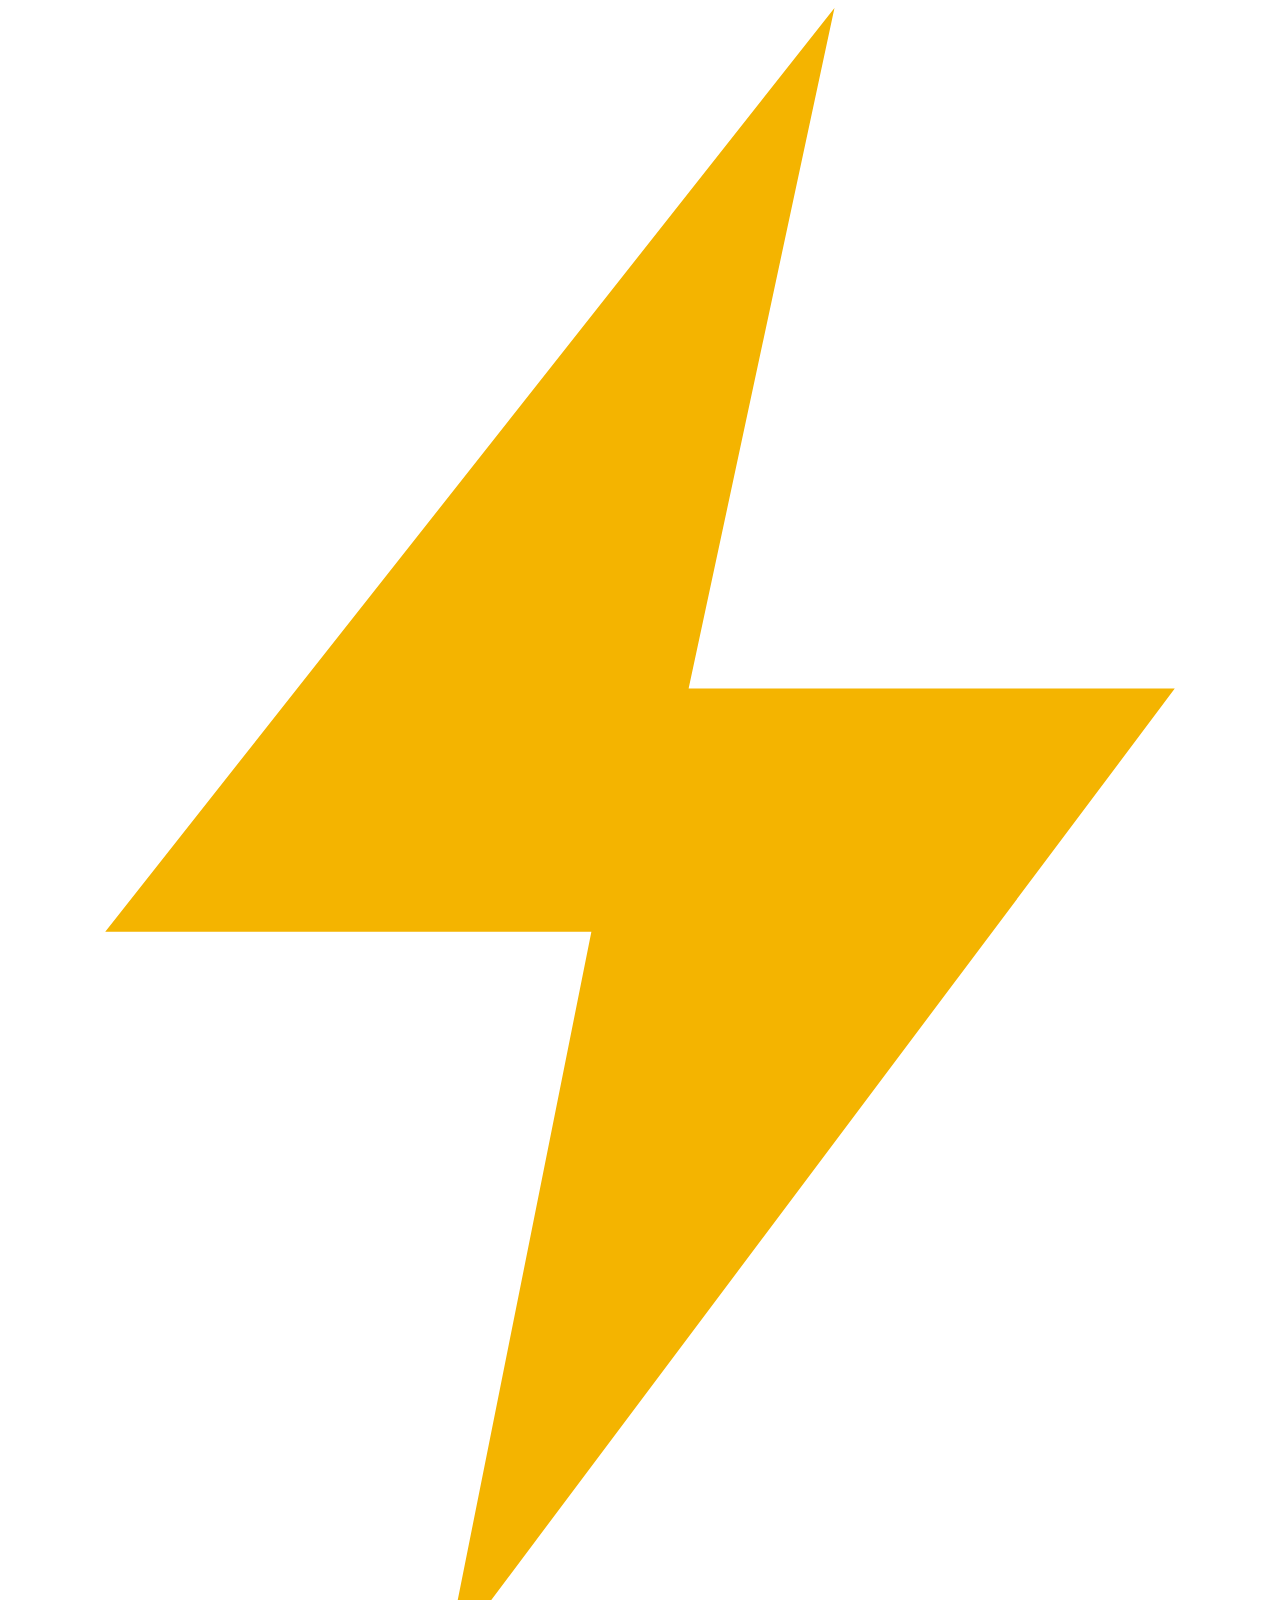
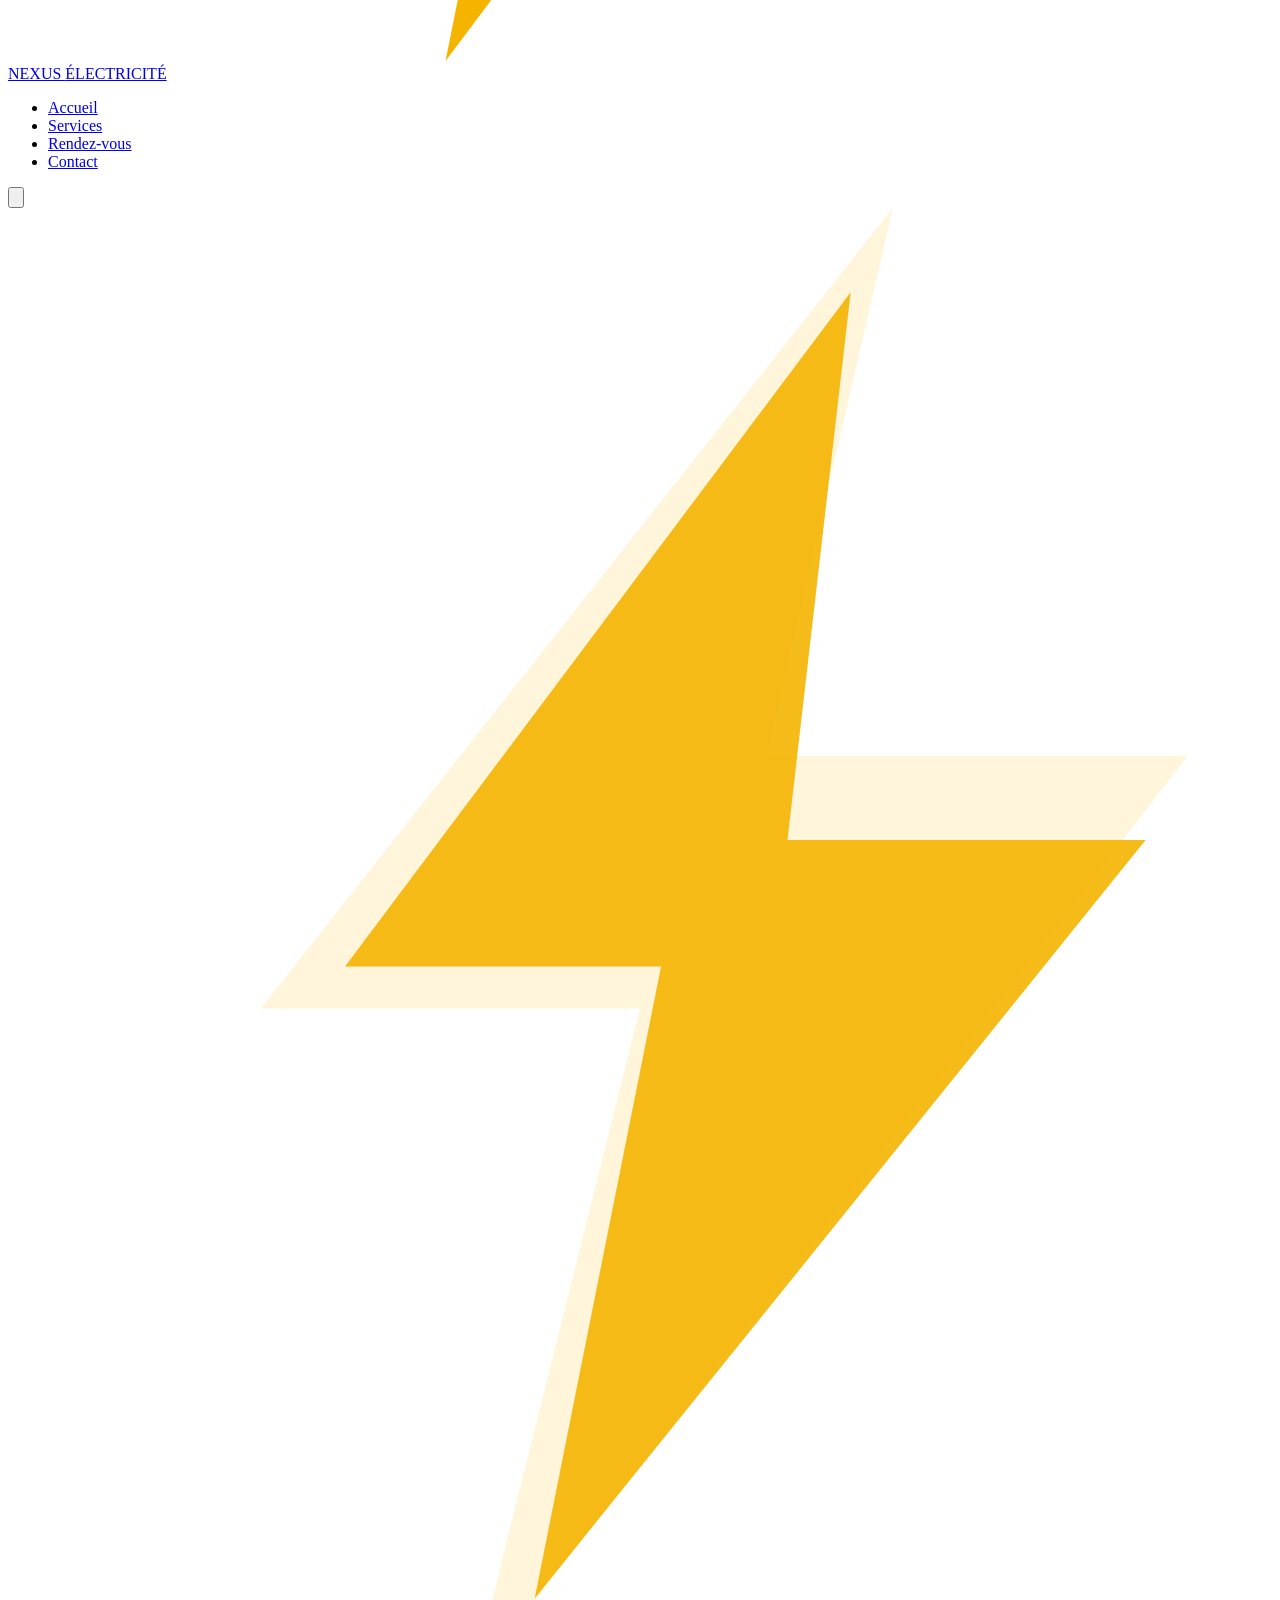
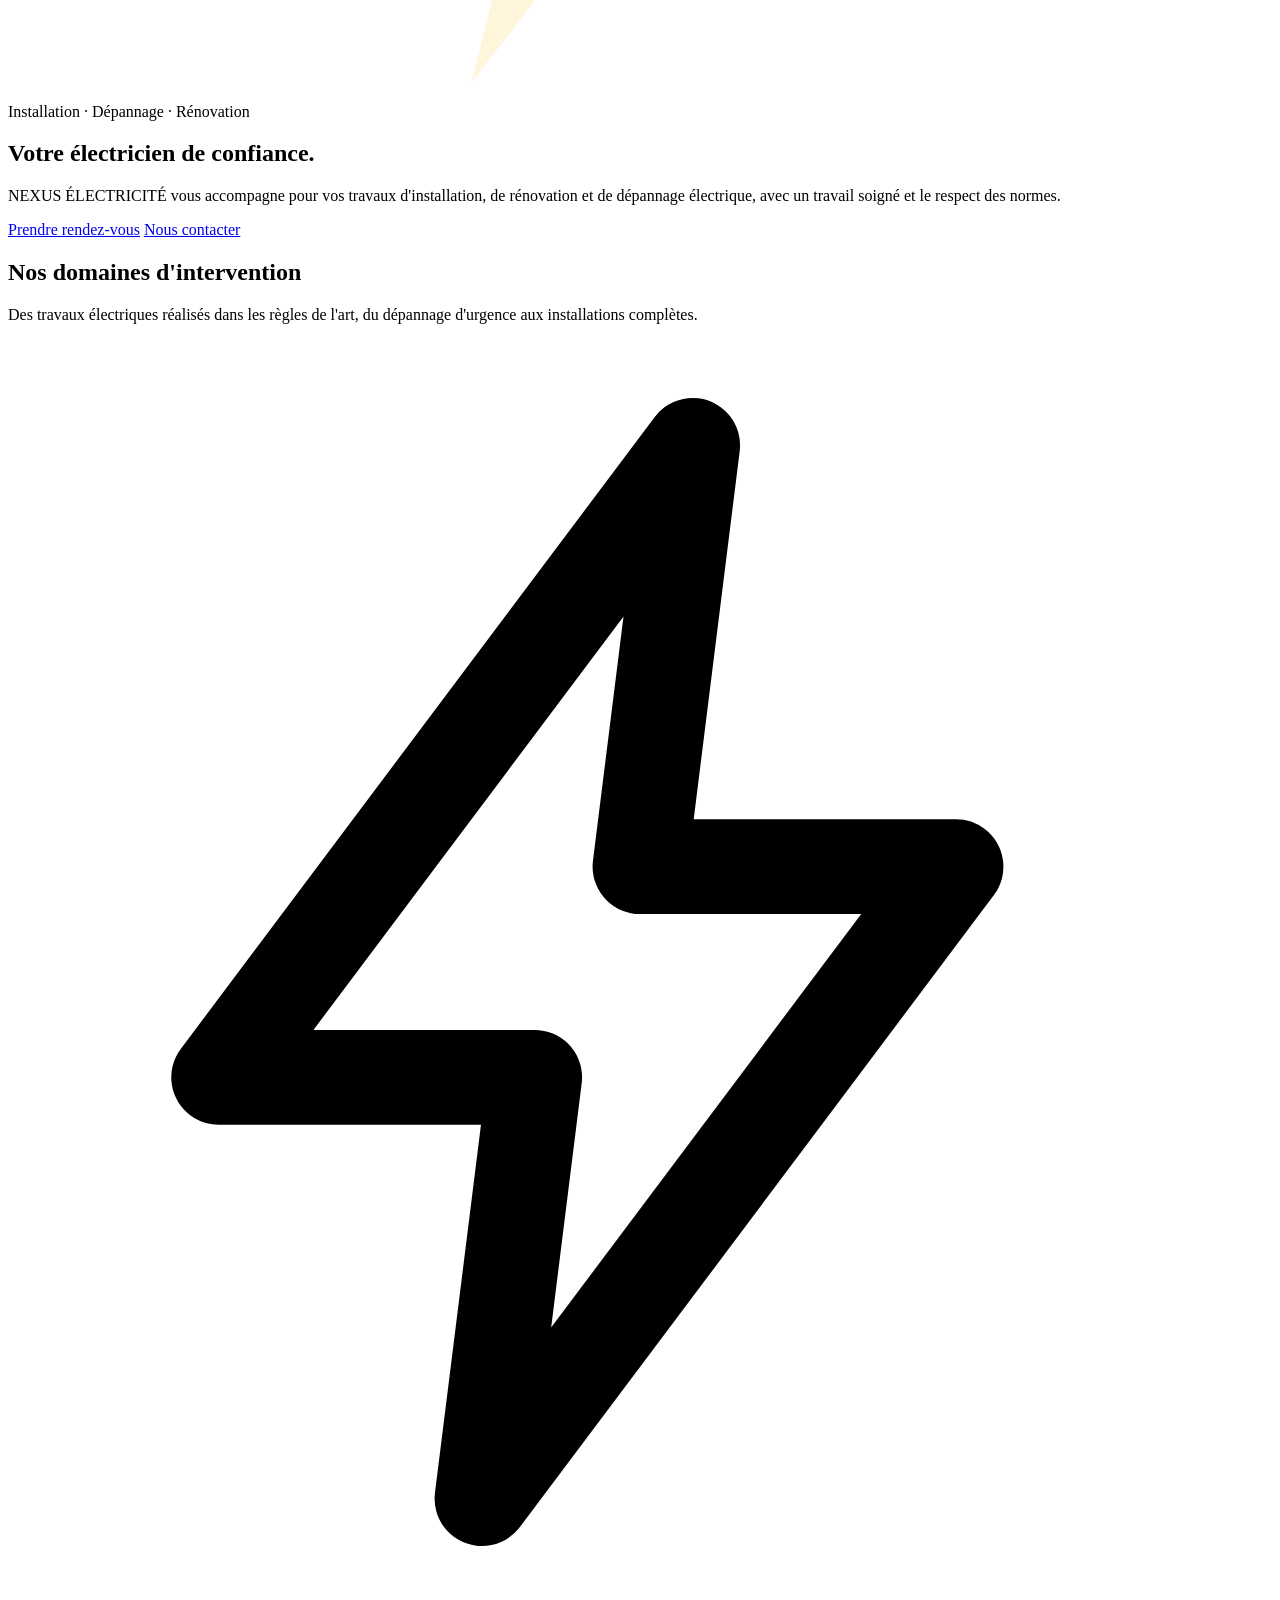
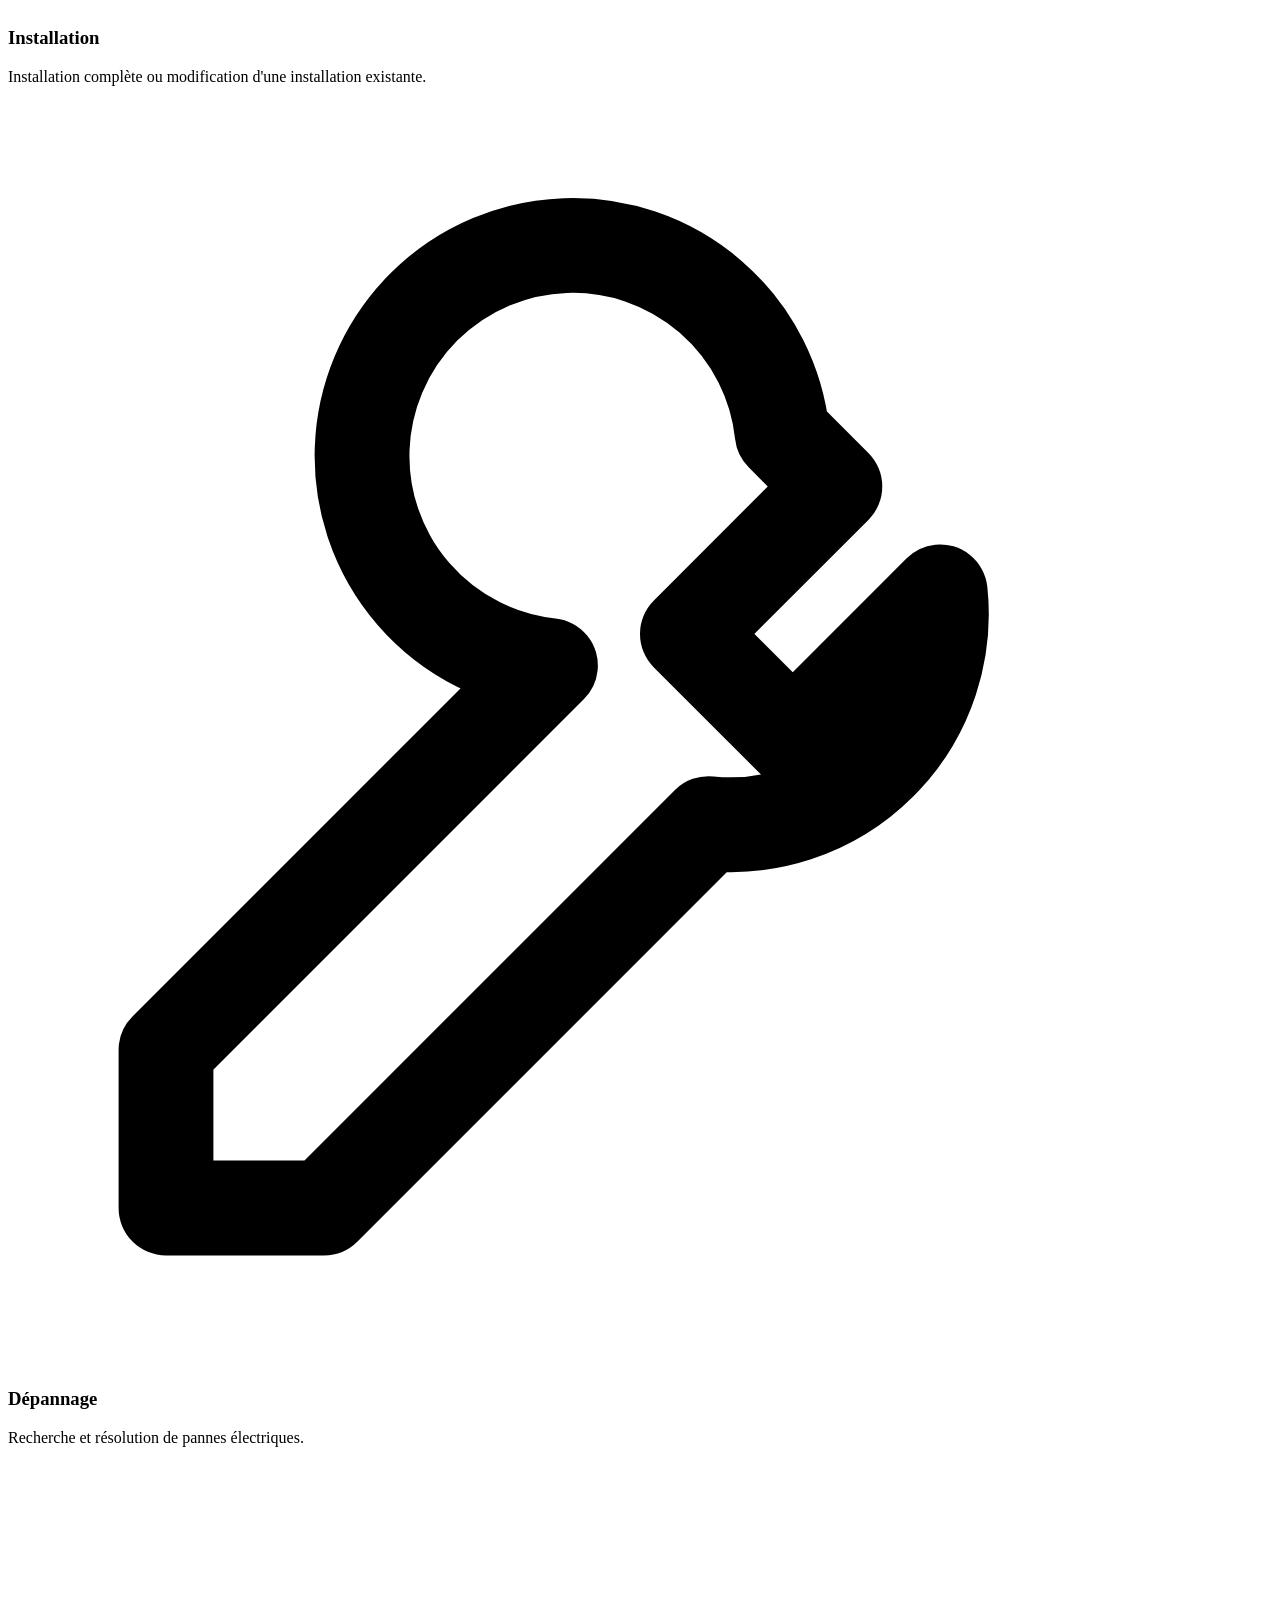
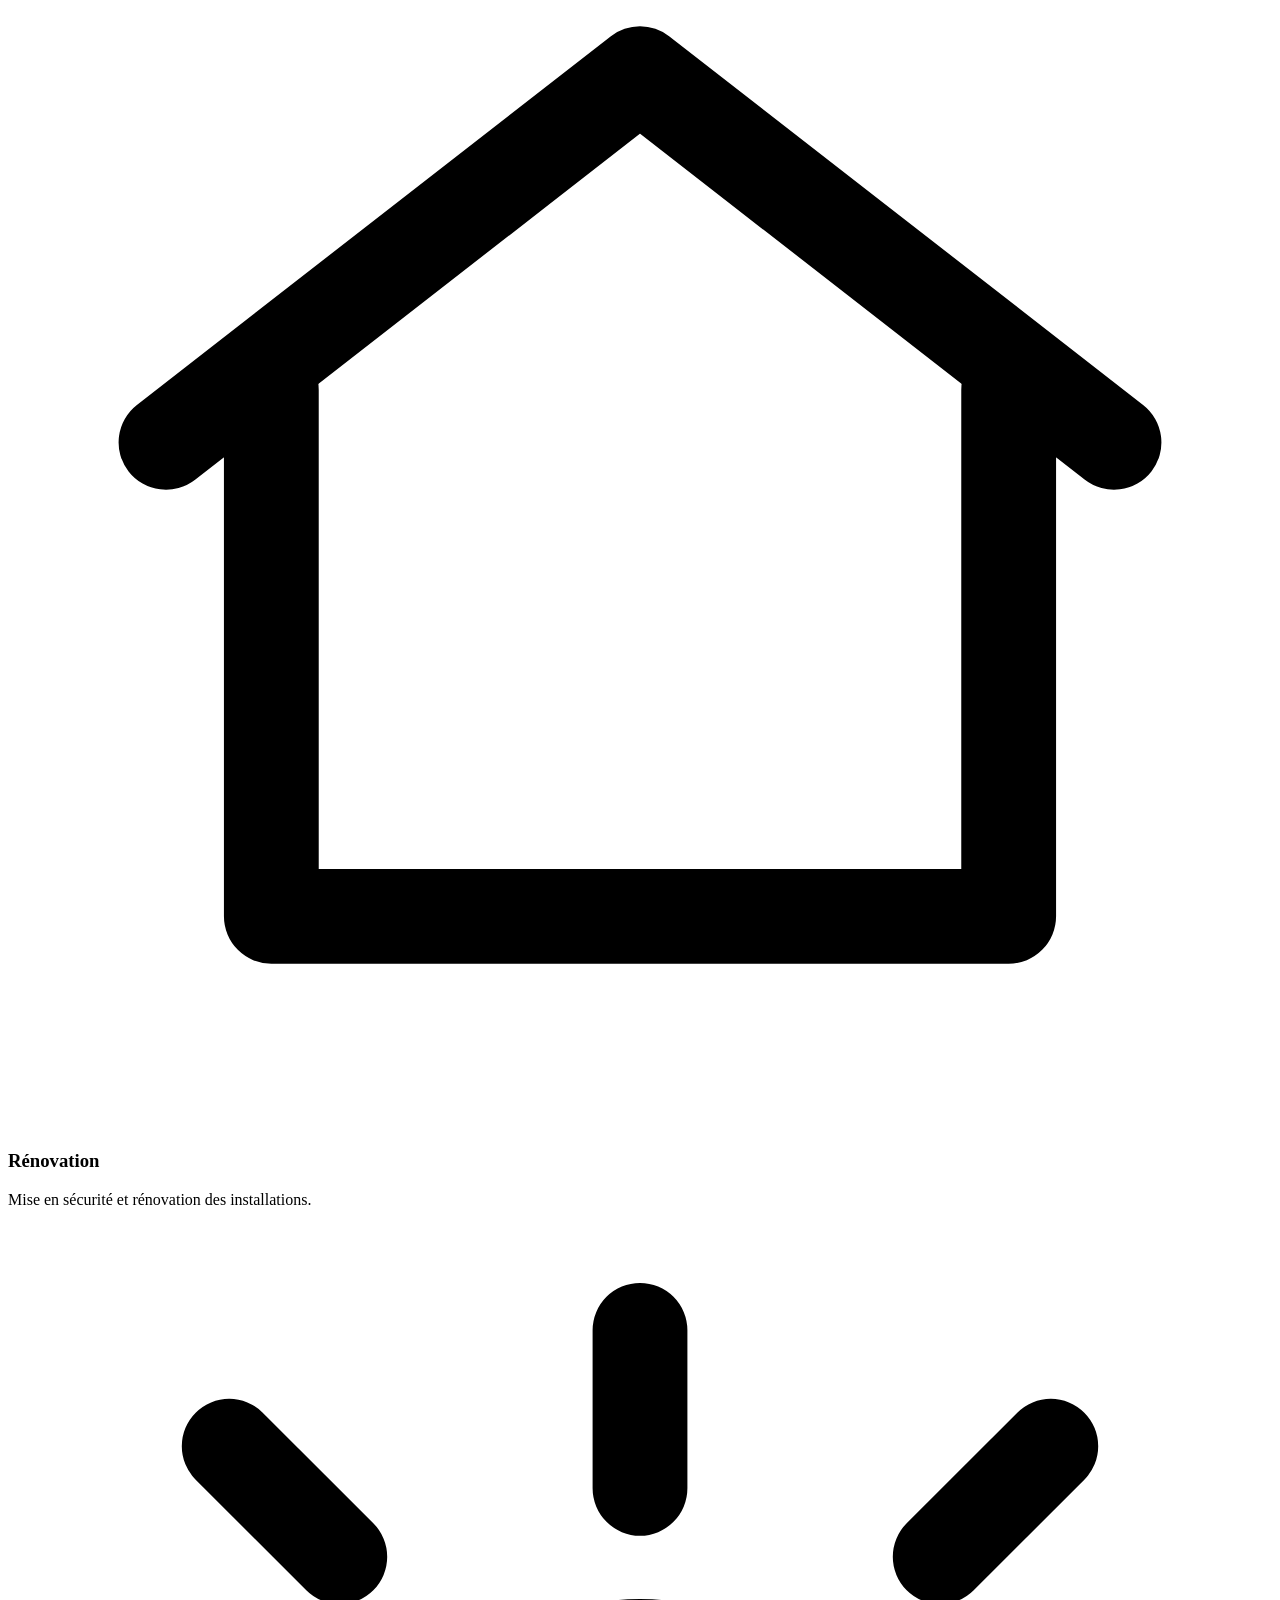
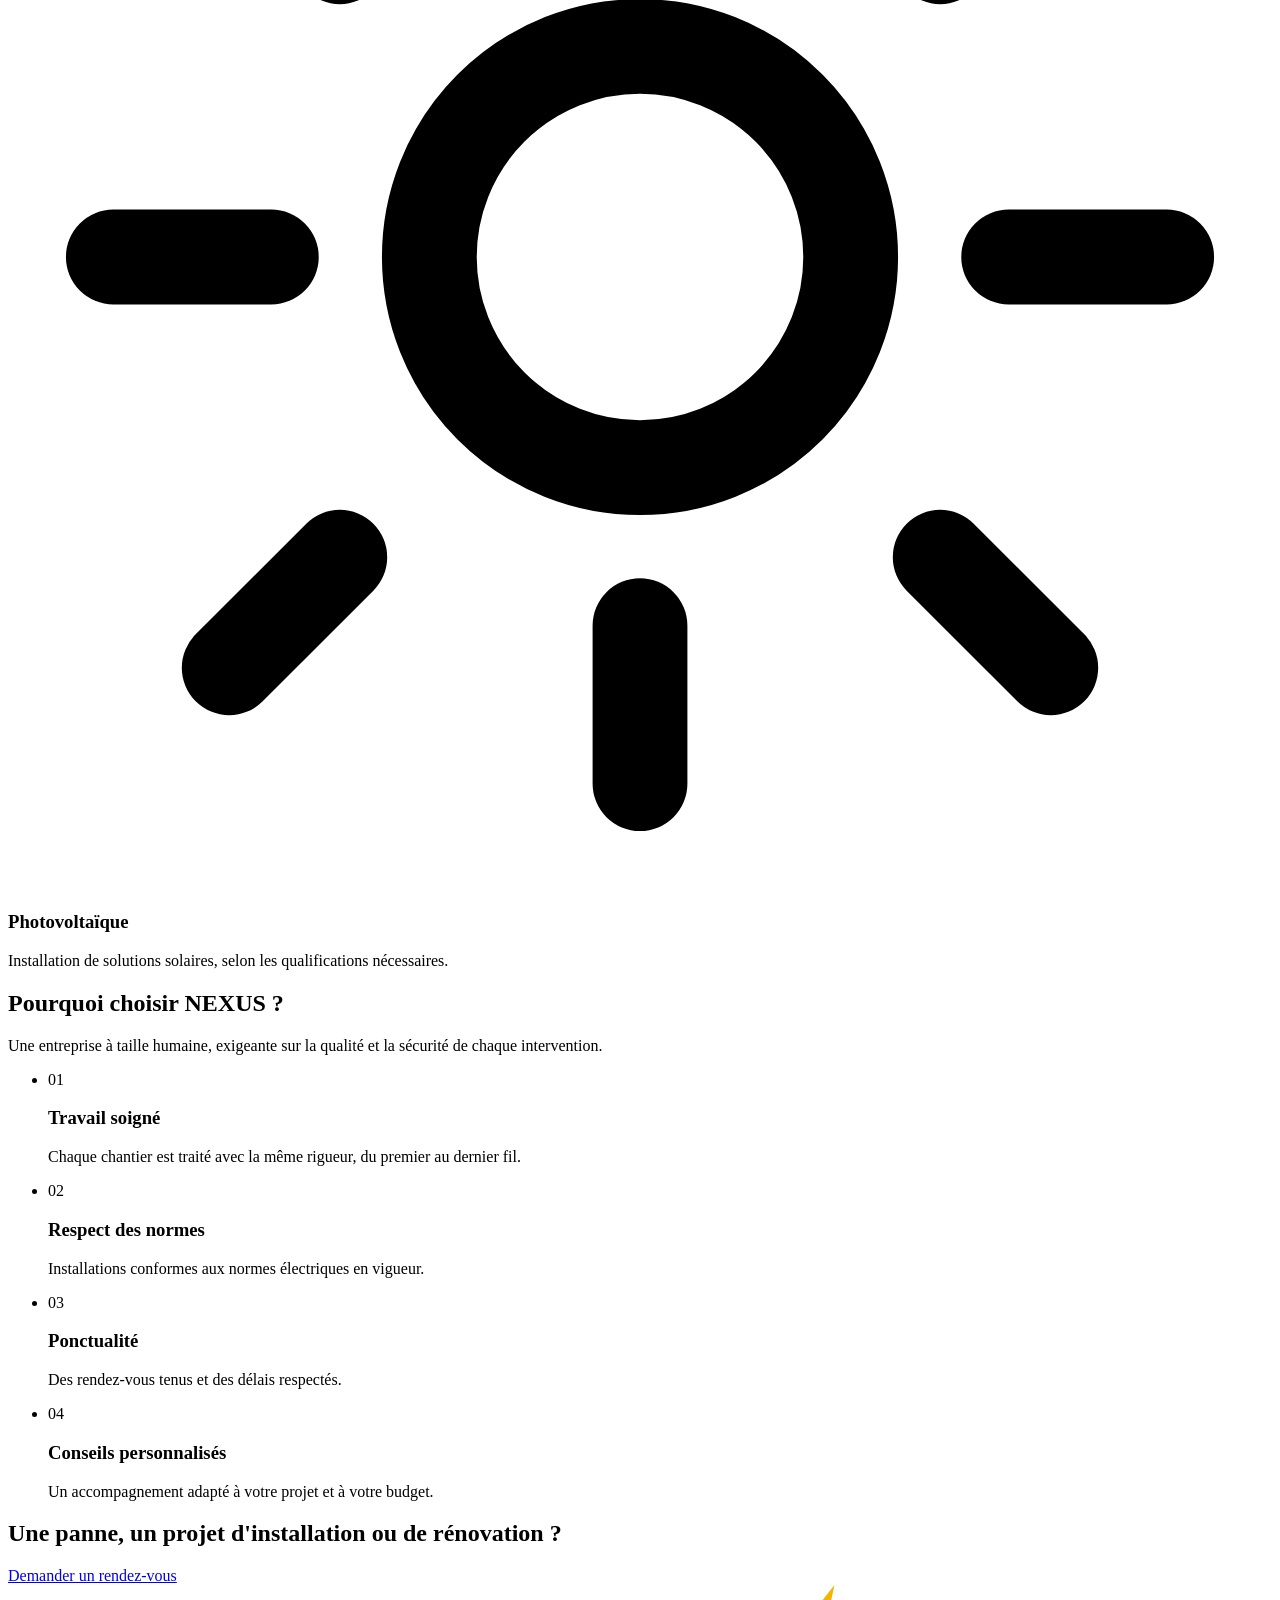
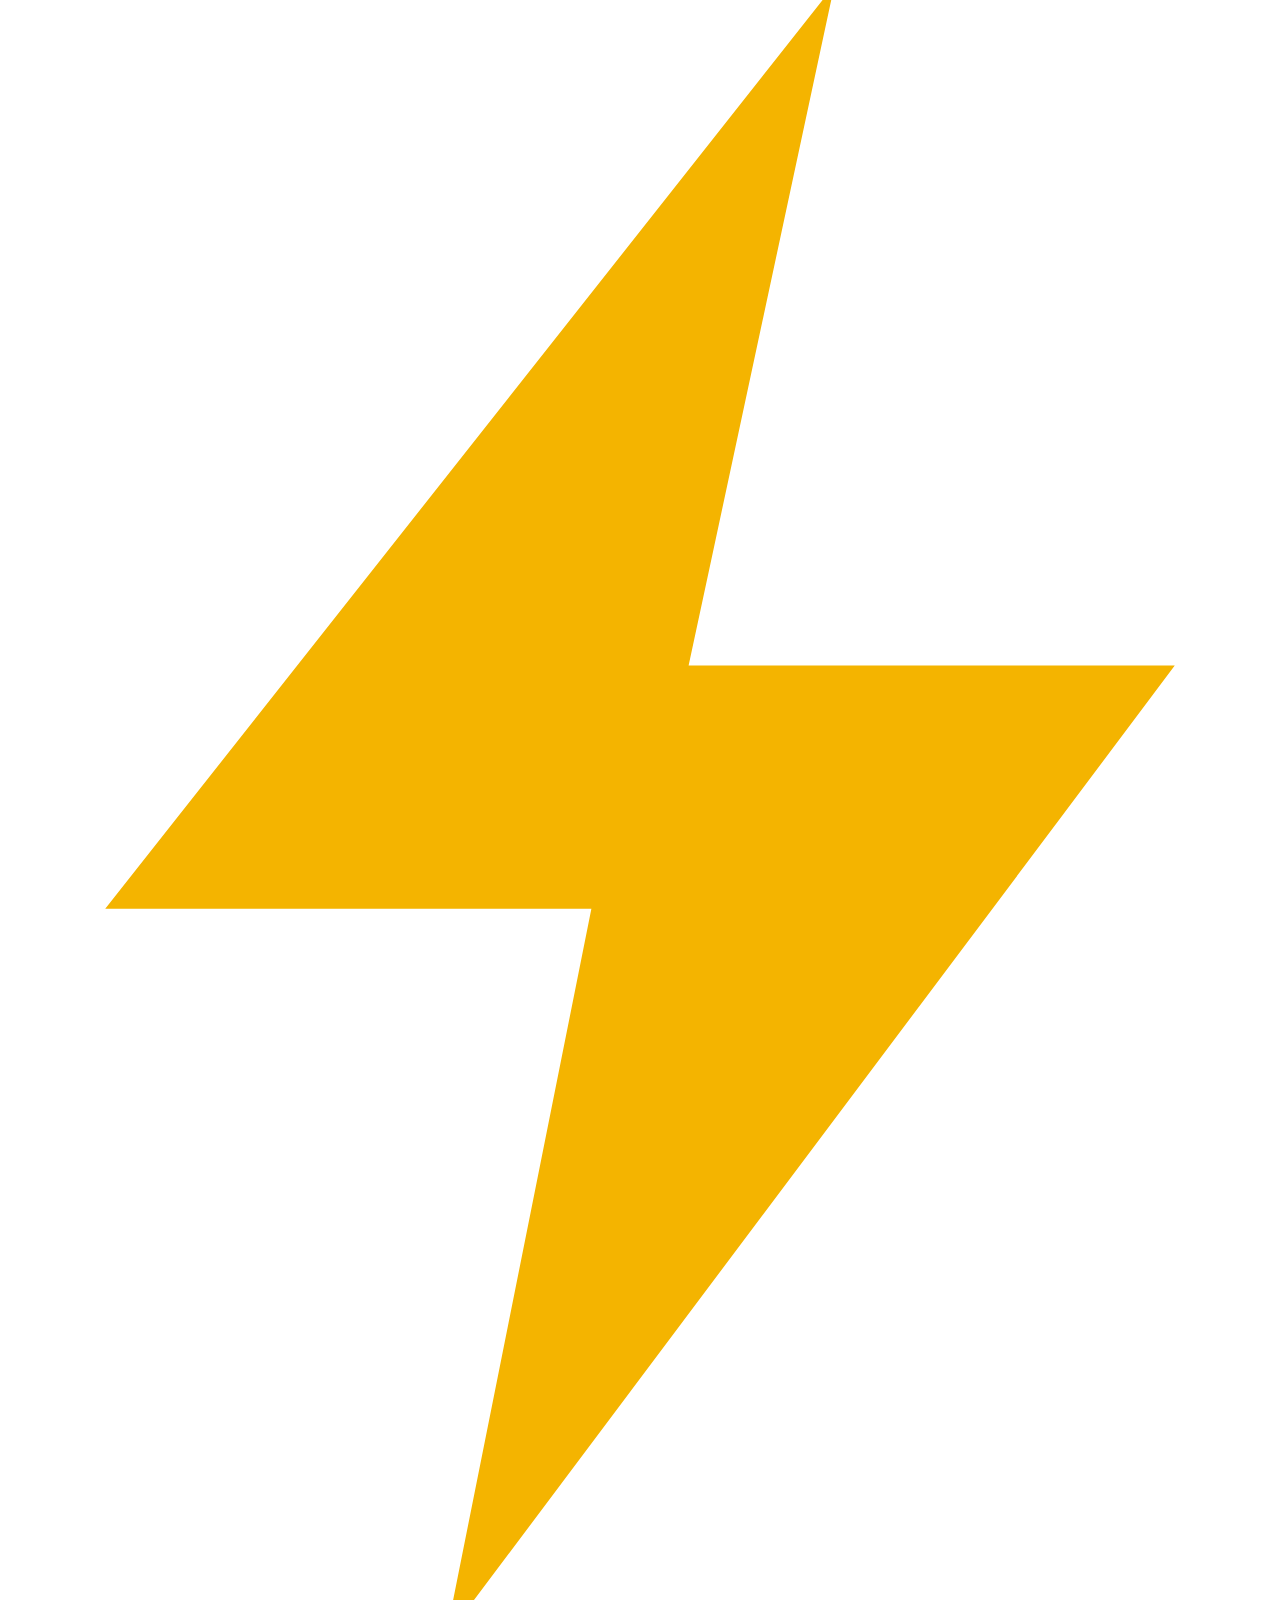
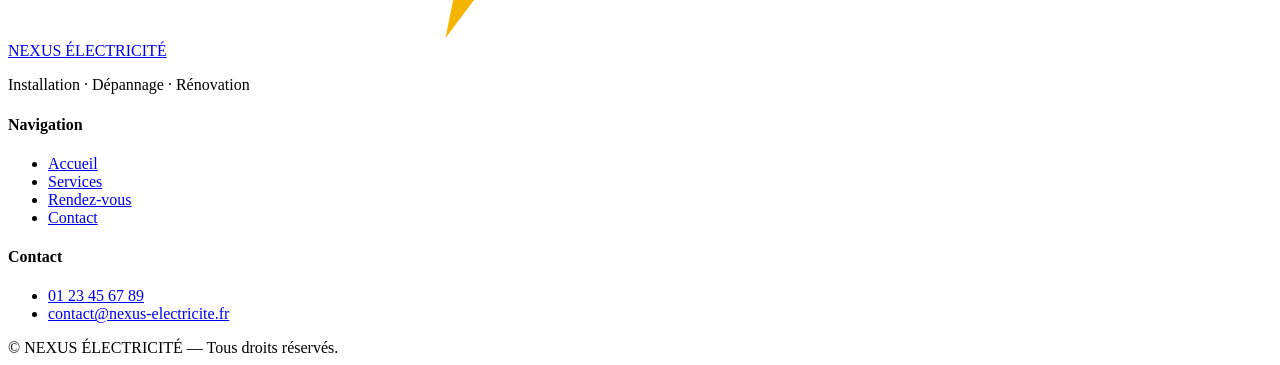
==== index.html @ 2f4a9b79 "Create index.html" ====
<!doctype html>
<html lang="fr">
<head>
<meta charset="UTF-8">
<meta name="viewport" content="width=device-width, initial-scale=1.0">
<title>NEXUS ÉLECTRICITÉ — Votre électricien de confiance</title>
<meta name="description" content="NEXUS ÉLECTRICITÉ vous accompagne pour vos travaux d'installation, de rénovation et de dépannage électrique.">
<link rel="stylesheet" href="css/style.css">
</head>
<body>

<header class="site-header">
  <div class="wrap">
    <a href="index.html" class="logo">
      <svg class="bolt" viewBox="0 0 26 34" fill="none" xmlns="http://www.w3.org/2000/svg" aria-hidden="true">
        <path d="M17 0L2 19H12L9 34L24 14H14L17 0Z" fill="#F4B400"/>
      </svg>
      NEXUS <span class="accent">ÉLECTRICITÉ</span>
    </a>
    <nav class="main-nav" id="main-nav">
      <ul>
        <li><a href="index.html" aria-current="page">Accueil</a></li>
        <li><a href="services.html">Services</a></li>
        <li><a href="rendez-vous.html">Rendez-vous</a></li>
        <li><a href="contact.html">Contact</a></li>
      </ul>
    </nav>
    <button class="nav-toggle" aria-label="Ouvrir le menu" aria-expanded="false" aria-controls="main-nav">
      <svg viewBox="0 0 24 24" fill="none" stroke="currentColor" stroke-width="2" stroke-linecap="round"><line x1="3" y1="6" x2="21" y2="6"/><line x1="3" y1="12" x2="21" y2="12"/><line x1="3" y1="18" x2="21" y2="18"/></svg>
    </button>
  </div>
</header>

<section class="hero">
  <svg class="hero-bolt" viewBox="0 0 600 700" preserveAspectRatio="xMidYMid slice" fill="none" xmlns="http://www.w3.org/2000/svg" aria-hidden="true">
    <path d="M420 0L120 380H300L220 700L560 260H360L420 0Z" fill="#F4B400" fill-opacity="0.14"/>
    <path d="M400 40L160 360H310L250 660L540 300H370L400 40Z" fill="#F4B400" fill-opacity="0.9"/>
  </svg>
  <div class="wrap">
    <p class="hero-eyebrow">Installation · Dépannage · Rénovation</p>
    <h1>Votre électricien de confiance.</h1>
    <p class="lead">NEXUS ÉLECTRICITÉ vous accompagne pour vos travaux d'installation, de rénovation et de dépannage électrique, avec un travail soigné et le respect des normes.</p>
    <div class="hero-actions">
      <a href="rendez-vous.html" class="btn btn-primary">Prendre rendez-vous</a>
      <a href="contact.html" class="btn btn-outline">Nous contacter</a>
    </div>
  </div>
</section>

<section class="services-preview">
  <div class="wrap">
    <div class="section-head">
      <h2>Nos domaines d'intervention</h2>
      <p>Des travaux électriques réalisés dans les règles de l'art, du dépannage d'urgence aux installations complètes.</p>
    </div>
  </div>
  <div class="wrap">
    <div class="service-grid">
      <div class="service-card">
        <svg viewBox="0 0 24 24" fill="none" stroke="currentColor" stroke-width="1.8" stroke-linecap="round" stroke-linejoin="round"><path d="M13 2L4 14h6l-1 8 9-12h-6l1-8z"/></svg>
        <h3>Installation</h3>
        <p>Installation complète ou modification d'une installation existante.</p>
      </div>
      <div class="service-card">
        <svg viewBox="0 0 24 24" fill="none" stroke="currentColor" stroke-width="1.8" stroke-linecap="round" stroke-linejoin="round"><path d="M14.7 6.3a4 4 0 1 0-4.4 4.4L3 18v3h3l7.3-7.3a4 4 0 0 0 4.4-4.4l-2.8 2.8-2-2 2.8-2.8z"/></svg>
        <h3>Dépannage</h3>
        <p>Recherche et résolution de pannes électriques.</p>
      </div>
      <div class="service-card">
        <svg viewBox="0 0 24 24" fill="none" stroke="currentColor" stroke-width="1.8" stroke-linecap="round" stroke-linejoin="round"><path d="M3 11l9-7 9 7"/><path d="M5 10v10h14V10"/></svg>
        <h3>Rénovation</h3>
        <p>Mise en sécurité et rénovation des installations.</p>
      </div>
      <div class="service-card">
        <svg viewBox="0 0 24 24" fill="none" stroke="currentColor" stroke-width="1.8" stroke-linecap="round" stroke-linejoin="round"><circle cx="12" cy="12" r="4"/><path d="M12 2v3M12 19v3M4.2 4.2l2.1 2.1M17.7 17.7l2.1 2.1M2 12h3M19 12h3M4.2 19.8l2.1-2.1M17.7 6.3l2.1-2.1"/></svg>
        <h3>Photovoltaïque</h3>
        <p>Installation de solutions solaires, selon les qualifications nécessaires.</p>
      </div>
    </div>
  </div>
</section>

<section class="why">
  <div class="wrap why-grid">
    <div>
      <h2>Pourquoi choisir NEXUS ?</h2>
      <p>Une entreprise à taille humaine, exigeante sur la qualité et la sécurité de chaque intervention.</p>
    </div>
    <ul class="why-list">
      <li>
        <span class="mark">01</span>
        <div><h3>Travail soigné</h3><p>Chaque chantier est traité avec la même rigueur, du premier au dernier fil.</p></div>
      </li>
      <li>
        <span class="mark">02</span>
        <div><h3>Respect des normes</h3><p>Installations conformes aux normes électriques en vigueur.</p></div>
      </li>
      <li>
        <span class="mark">03</span>
        <div><h3>Ponctualité</h3><p>Des rendez-vous tenus et des délais respectés.</p></div>
      </li>
      <li>
        <span class="mark">04</span>
        <div><h3>Conseils personnalisés</h3><p>Un accompagnement adapté à votre projet et à votre budget.</p></div>
      </li>
    </ul>
  </div>
</section>

<section class="cta-band">
  <div class="wrap">
    <h2>Une panne, un projet d'installation ou de rénovation ?</h2>
    <a href="rendez-vous.html" class="btn btn-primary">Demander un rendez-vous</a>
  </div>
</section>

<footer class="site-footer">
  <div class="wrap">
    <div class="footer-grid">
      <div>
        <a href="index.html" class="logo">
          <svg class="bolt" viewBox="0 0 26 34" fill="none" xmlns="http://www.w3.org/2000/svg" aria-hidden="true">
            <path d="M17 0L2 19H12L9 34L24 14H14L17 0Z" fill="#F4B400"/>
          </svg>
          NEXUS <span class="accent">ÉLECTRICITÉ</span>
        </a>
        <p>Installation · Dépannage · Rénovation</p>
      </div>
      <div>
        <h4>Navigation</h4>
        <ul>
          <li><a href="index.html">Accueil</a></li>
          <li><a href="services.html">Services</a></li>
          <li><a href="rendez-vous.html">Rendez-vous</a></li>
          <li><a href="contact.html">Contact</a></li>
        </ul>
      </div>
      <div>
        <h4>Contact</h4>
        <ul>
          <li><a href="tel:+33000000000">01 23 45 67 89</a></li>
          <li><a href="mailto:contact@nexus-electricite.fr">contact@nexus-electricite.fr</a></li>
        </ul>
      </div>
    </div>
    <div class="footer-bottom">
      &copy; <span id="current-year"></span> NEXUS ÉLECTRICITÉ — Tous droits réservés.
    </div>
  </div>
</footer>

<script src="js/script.js"></script>
</body>
</html>
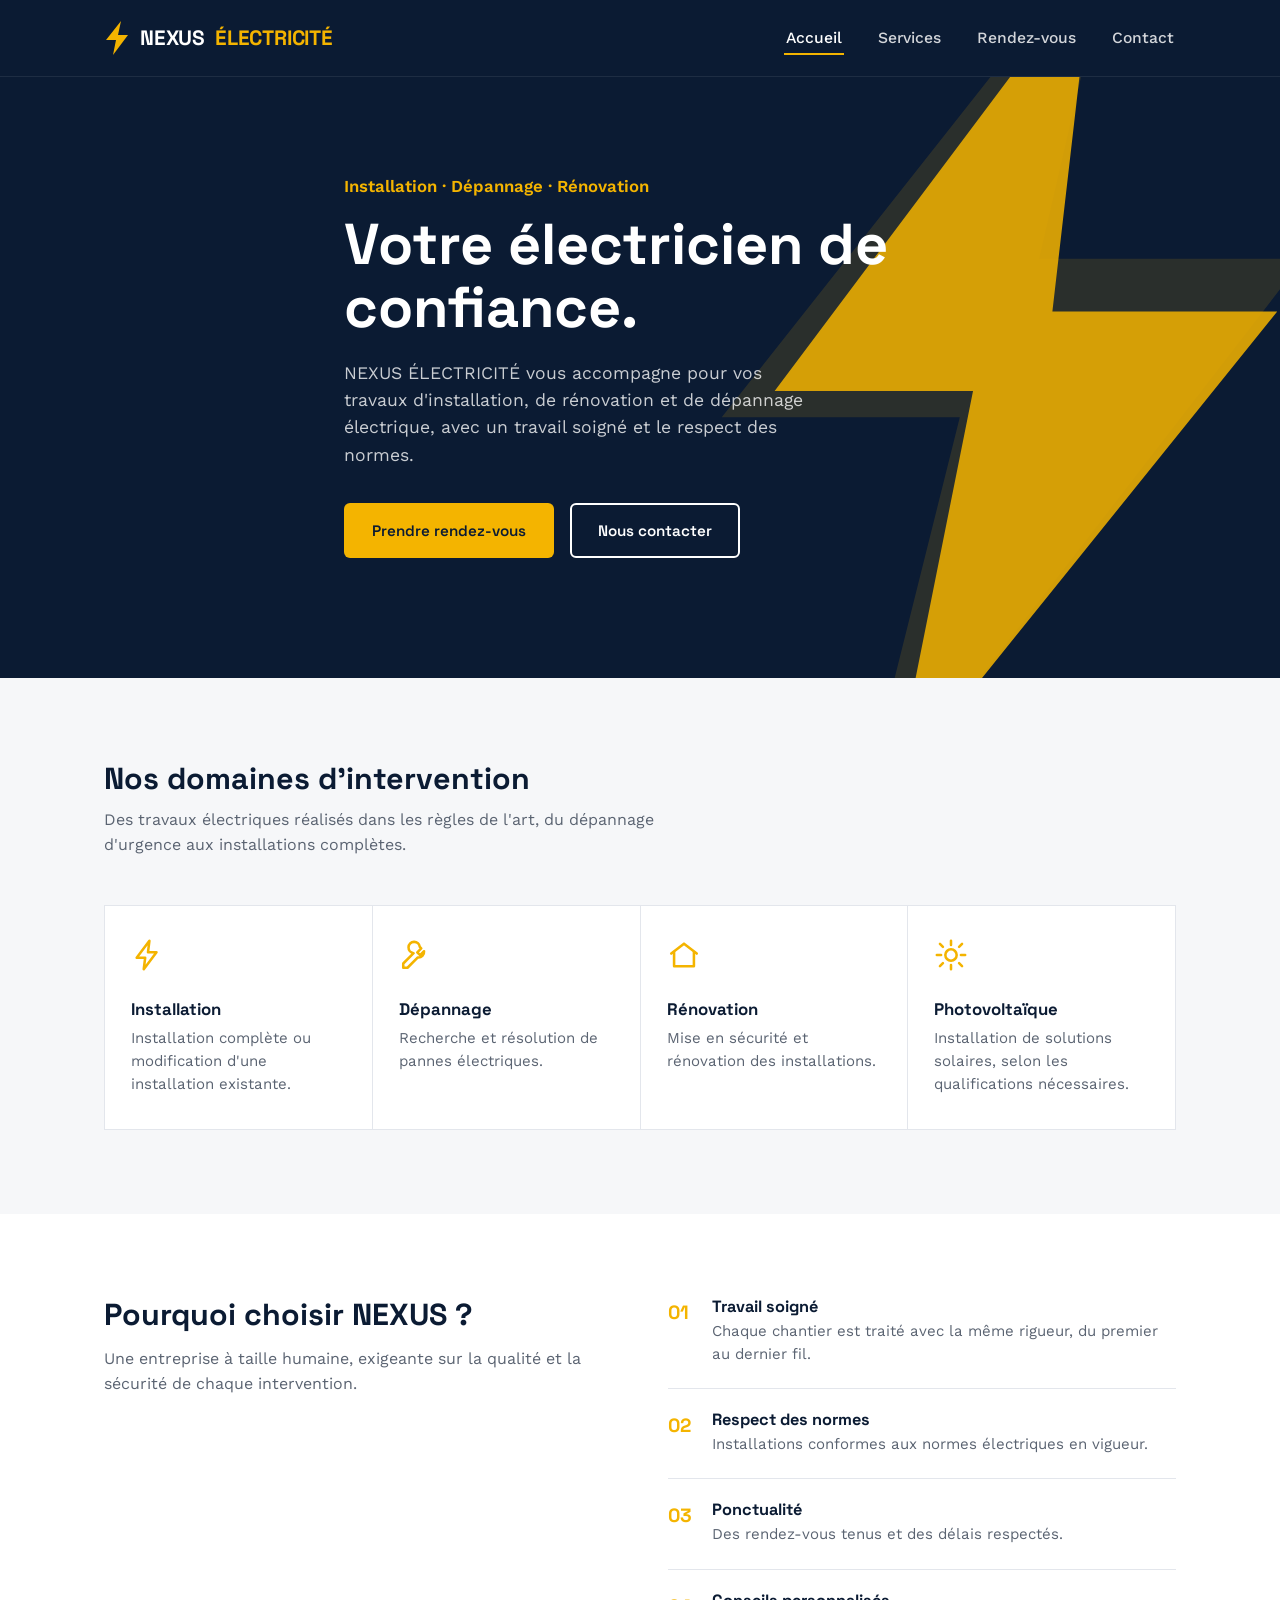
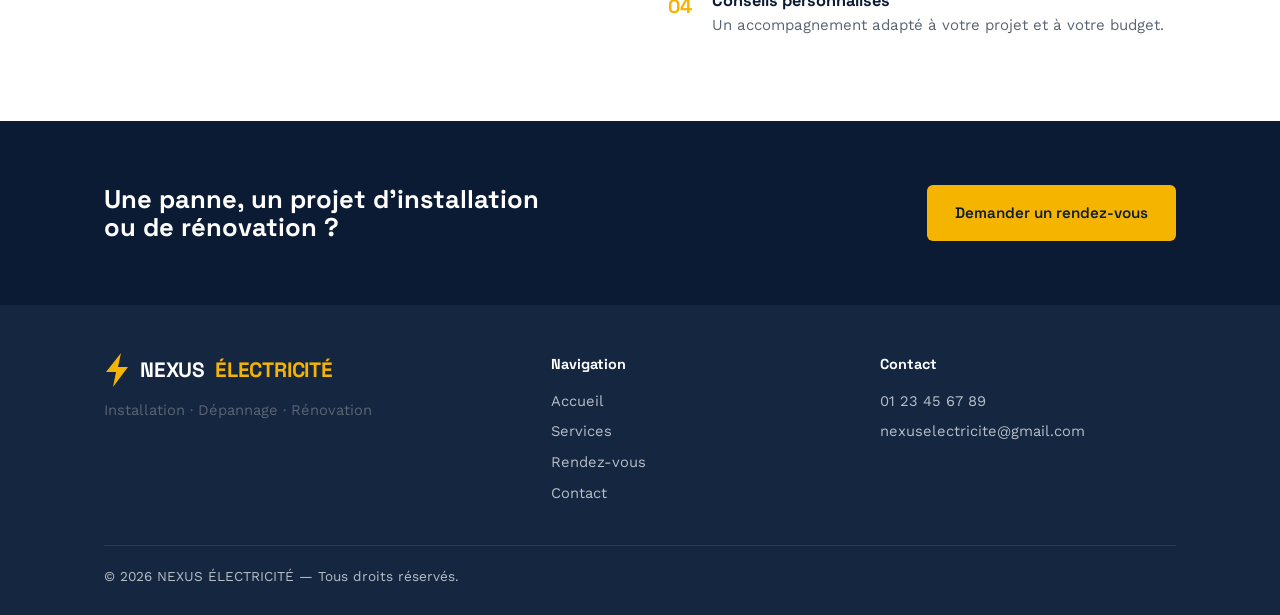
==== commit f3f90b8d: "Update index.html" ====
--- a/index.html
+++ b/index.html
@@ -139,7 +139,7 @@
         <h4>Contact</h4>
         <ul>
           <li><a href="tel:+33000000000">01 23 45 67 89</a></li>
-          <li><a href="mailto:contact@nexus-electricite.fr">contact@nexus-electricite.fr</a></li>
+          <li><a href="mailto:nexuselectricite@gmail.com">nexuselectricite@gmail.com</a></li>
         </ul>
       </div>
     </div>
--- a/css/style.css
+++ b/css/style.css
@@ -0,0 +1,666 @@
+/* ==========================================================================
+   NEXUS ÉLECTRICITÉ — style.css
+   Palette : nuit #0B1B33 / #142640, jaune électrique #F4B400,
+             blanc #FFFFFF, gris #5B6472, fond clair #F6F7F9
+   Typo : "Space Grotesk" (titres) + "Work Sans" (texte courant)
+   ========================================================================== */
+
+@import url('https://fonts.googleapis.com/css2?family=Space+Grotesk:wght@500;600;700&family=Work+Sans:wght@400;500;600&display=swap');
+
+:root {
+  --navy: #0b1b33;
+  --navy-2: #142640;
+  --yellow: #f4b400;
+  --white: #ffffff;
+  --gray: #5b6472;
+  --gray-light: #9aa3b1;
+  --bg: #f6f7f9;
+  --border: #e3e6ec;
+
+  --font-display: 'Space Grotesk', sans-serif;
+  --font-body: 'Work Sans', sans-serif;
+
+  --max-width: 1120px;
+  --radius: 6px;
+}
+
+* { box-sizing: border-box; }
+
+html { scroll-behavior: smooth; }
+
+body {
+  margin: 0;
+  font-family: var(--font-body);
+  color: var(--navy);
+  background: var(--white);
+  line-height: 1.55;
+  -webkit-font-smoothing: antialiased;
+}
+
+img { max-width: 100%; display: block; }
+
+a { color: inherit; text-decoration: none; }
+
+h1, h2, h3 {
+  font-family: var(--font-display);
+  line-height: 1.1;
+  margin: 0;
+}
+
+p { margin: 0 0 1em; color: var(--gray); }
+
+.wrap {
+  max-width: var(--max-width);
+  margin: 0 auto;
+  padding: 0 24px;
+}
+
+:focus-visible {
+  outline: 3px solid var(--yellow);
+  outline-offset: 2px;
+}
+
+@media (prefers-reduced-motion: reduce) {
+  * { animation: none !important; transition: none !important; scroll-behavior: auto !important; }
+}
+
+/* --------------------------------------------------------------------------
+   Boutons
+   -------------------------------------------------------------------------- */
+
+.btn {
+  display: inline-flex;
+  align-items: center;
+  gap: 8px;
+  padding: 14px 26px;
+  font-family: var(--font-display);
+  font-weight: 600;
+  font-size: 0.95rem;
+  border-radius: var(--radius);
+  border: 2px solid transparent;
+  cursor: pointer;
+  transition: transform 0.15s ease, background 0.15s ease;
+}
+
+.btn:active { transform: translateY(1px); }
+
+.btn-primary {
+  background: var(--yellow);
+  color: var(--navy);
+}
+.btn-primary:hover { background: #ffc933; }
+
+.btn-outline {
+  background: transparent;
+  border-color: var(--white);
+  color: var(--white);
+}
+.btn-outline:hover { background: rgba(255, 255, 255, 0.1); }
+
+.btn-outline-dark {
+  background: transparent;
+  border-color: var(--navy);
+  color: var(--navy);
+}
+.btn-outline-dark:hover { background: var(--navy); color: var(--white); }
+
+/* --------------------------------------------------------------------------
+   En-tête / navigation
+   -------------------------------------------------------------------------- */
+
+.site-header {
+  position: sticky;
+  top: 0;
+  z-index: 100;
+  background: var(--navy);
+  border-bottom: 1px solid rgba(255, 255, 255, 0.08);
+}
+
+.site-header .wrap {
+  display: flex;
+  align-items: center;
+  justify-content: space-between;
+  height: 76px;
+}
+
+.logo {
+  display: flex;
+  align-items: center;
+  gap: 10px;
+  font-family: var(--font-display);
+  font-weight: 700;
+  font-size: 1.3rem;
+  color: var(--white);
+  letter-spacing: -0.01em;
+}
+
+.logo .bolt { width: 26px; height: 34px; flex-shrink: 0; }
+.logo span.accent { color: var(--yellow); }
+
+.main-nav ul {
+  list-style: none;
+  display: flex;
+  gap: 32px;
+  margin: 0;
+  padding: 0;
+}
+
+.main-nav a {
+  color: rgba(255, 255, 255, 0.82);
+  font-weight: 500;
+  font-size: 0.98rem;
+  padding: 6px 2px;
+  border-bottom: 2px solid transparent;
+  transition: border-color 0.15s ease, color 0.15s ease;
+}
+
+.main-nav a:hover,
+.main-nav a[aria-current="page"] {
+  color: var(--white);
+  border-color: var(--yellow);
+}
+
+.nav-toggle {
+  display: none;
+  background: none;
+  border: none;
+  cursor: pointer;
+  padding: 8px;
+  color: var(--white);
+}
+.nav-toggle svg { width: 26px; height: 26px; }
+
+@media (max-width: 800px) {
+  .main-nav {
+    position: fixed;
+    top: 76px;
+    left: 0;
+    right: 0;
+    background: var(--navy-2);
+    max-height: 0;
+    overflow: hidden;
+    transition: max-height 0.25s ease;
+  }
+  .main-nav.open { max-height: 300px; }
+  .main-nav ul {
+    flex-direction: column;
+    gap: 0;
+    padding: 8px 24px 20px;
+  }
+  .main-nav a { display: block; padding: 14px 0; border-bottom: 1px solid rgba(255,255,255,0.08); }
+  .nav-toggle { display: inline-flex; }
+}
+
+/* --------------------------------------------------------------------------
+   Hero — reprend la diagonale de la livrée du véhicule
+   -------------------------------------------------------------------------- */
+
+.hero {
+  position: relative;
+  background: var(--navy);
+  color: var(--white);
+  overflow: hidden;
+}
+
+.hero .wrap {
+  position: relative;
+  z-index: 2;
+  padding-top: 96px;
+  padding-bottom: 120px;
+  max-width: 640px;
+}
+
+.hero-eyebrow {
+  color: var(--yellow);
+  font-weight: 600;
+  font-size: 1.05rem;
+  margin-bottom: 14px;
+}
+
+.hero h1 {
+  font-size: clamp(2.4rem, 5vw, 3.6rem);
+  font-weight: 700;
+  color: var(--white);
+  margin-bottom: 20px;
+}
+
+.hero p.lead {
+  color: rgba(255, 255, 255, 0.78);
+  font-size: 1.1rem;
+  max-width: 480px;
+  margin-bottom: 34px;
+}
+
+.hero-actions {
+  display: flex;
+  gap: 16px;
+  flex-wrap: wrap;
+}
+
+.hero-bolt {
+  position: absolute;
+  right: -6%;
+  top: 0;
+  height: 100%;
+  width: 62%;
+  z-index: 1;
+  opacity: 0.95;
+}
+
+@media (max-width: 900px) {
+  .hero-bolt { width: 90%; right: -20%; opacity: 0.5; }
+}
+
+/* --------------------------------------------------------------------------
+   Intro
+   -------------------------------------------------------------------------- */
+
+.intro {
+  padding: 84px 0;
+}
+
+.intro .wrap { max-width: 720px; }
+
+.intro h2 {
+  font-size: 1.9rem;
+  margin-bottom: 18px;
+}
+
+.intro p { font-size: 1.08rem; }
+
+/* --------------------------------------------------------------------------
+   Grille de services (aperçu accueil)
+   -------------------------------------------------------------------------- */
+
+.services-preview {
+  background: var(--bg);
+  padding: 84px 0;
+}
+
+.section-head {
+  max-width: 620px;
+  margin-bottom: 48px;
+}
+
+.section-head h2 {
+  font-size: 1.9rem;
+  margin-bottom: 12px;
+}
+
+.service-grid {
+  display: grid;
+  grid-template-columns: repeat(4, 1fr);
+  gap: 1px;
+  background: var(--border);
+  border: 1px solid var(--border);
+}
+
+.service-card {
+  background: var(--white);
+  padding: 32px 26px;
+  transition: background 0.15s ease;
+}
+
+.service-card:hover { background: #fbfaf5; }
+
+.service-card svg {
+  width: 34px;
+  height: 34px;
+  color: var(--yellow);
+  margin-bottom: 20px;
+}
+
+.service-card h3 {
+  font-size: 1.05rem;
+  margin-bottom: 8px;
+}
+
+.service-card p { font-size: 0.94rem; margin-bottom: 0; }
+
+@media (max-width: 900px) {
+  .service-grid { grid-template-columns: repeat(2, 1fr); }
+}
+@media (max-width: 540px) {
+  .service-grid { grid-template-columns: 1fr; }
+}
+
+/* --------------------------------------------------------------------------
+   Pourquoi NEXUS
+   -------------------------------------------------------------------------- */
+
+.why {
+  padding: 84px 0;
+}
+
+.why-grid {
+  display: grid;
+  grid-template-columns: 1fr 1fr;
+  gap: 56px;
+  align-items: start;
+}
+
+.why h2 { font-size: 1.9rem; margin-bottom: 16px; max-width: 380px; }
+
+.why-list {
+  list-style: none;
+  margin: 0;
+  padding: 0;
+  display: flex;
+  flex-direction: column;
+  gap: 22px;
+}
+
+.why-list li {
+  display: flex;
+  gap: 16px;
+  align-items: flex-start;
+  padding-bottom: 22px;
+  border-bottom: 1px solid var(--border);
+}
+.why-list li:last-child { border-bottom: none; padding-bottom: 0; }
+
+.why-list .mark {
+  font-family: var(--font-display);
+  font-weight: 700;
+  color: var(--yellow);
+  font-size: 1.2rem;
+  flex-shrink: 0;
+  width: 28px;
+}
+
+.why-list h3 { font-size: 1.02rem; margin-bottom: 4px; }
+.why-list p { font-size: 0.94rem; margin-bottom: 0; }
+
+@media (max-width: 800px) {
+  .why-grid { grid-template-columns: 1fr; gap: 32px; }
+}
+
+/* --------------------------------------------------------------------------
+   Bandeau CTA final
+   -------------------------------------------------------------------------- */
+
+.cta-band {
+  background: var(--navy);
+  color: var(--white);
+  padding: 64px 0;
+}
+
+.cta-band .wrap {
+  display: flex;
+  align-items: center;
+  justify-content: space-between;
+  gap: 24px;
+  flex-wrap: wrap;
+}
+
+.cta-band h2 { font-size: 1.6rem; max-width: 440px; }
+
+@media (max-width: 700px) {
+  .cta-band .wrap { flex-direction: column; align-items: flex-start; }
+}
+
+/* --------------------------------------------------------------------------
+   Pied de page
+   -------------------------------------------------------------------------- */
+
+.site-footer {
+  background: var(--navy-2);
+  color: rgba(255, 255, 255, 0.7);
+  padding: 48px 0 28px;
+  font-size: 0.92rem;
+}
+
+.footer-grid {
+  display: grid;
+  grid-template-columns: 1.4fr 1fr 1fr;
+  gap: 32px;
+  padding-bottom: 32px;
+}
+
+.footer-grid .logo { margin-bottom: 12px; }
+
+.footer-grid h4 {
+  font-family: var(--font-display);
+  color: var(--white);
+  font-size: 0.9rem;
+  margin: 0 0 14px;
+}
+
+.footer-grid ul { list-style: none; margin: 0; padding: 0; }
+.footer-grid li { margin-bottom: 8px; }
+.footer-grid a:hover { color: var(--yellow); }
+
+.footer-bottom {
+  border-top: 1px solid rgba(255, 255, 255, 0.1);
+  padding-top: 20px;
+  font-size: 0.85rem;
+}
+
+@media (max-width: 700px) {
+  .footer-grid { grid-template-columns: 1fr; }
+}
+
+/* --------------------------------------------------------------------------
+   Pages intérieures (services / contact) — bandeau de titre
+   -------------------------------------------------------------------------- */
+
+.page-header {
+  background: var(--navy);
+  color: var(--white);
+  padding: 64px 0 56px;
+}
+
+.page-header h1 { font-size: clamp(2rem, 4vw, 2.6rem); margin-bottom: 10px; }
+.page-header p { color: rgba(255,255,255,0.75); max-width: 520px; margin-bottom: 0; }
+
+/* --------------------------------------------------------------------------
+   Cartes de services (page services)
+   -------------------------------------------------------------------------- */
+
+.services-full {
+  padding: 72px 0 88px;
+}
+
+.services-full-grid {
+  display: grid;
+  grid-template-columns: repeat(2, 1fr);
+  gap: 24px;
+}
+
+.service-full-card {
+  border: 1px solid var(--border);
+  border-radius: var(--radius);
+  padding: 30px;
+}
+
+.service-full-card svg {
+  width: 30px;
+  height: 30px;
+  color: var(--yellow);
+  margin-bottom: 18px;
+}
+
+.service-full-card h3 { font-size: 1.15rem; margin-bottom: 8px; }
+.service-full-card p { margin-bottom: 0; }
+
+@media (max-width: 700px) {
+  .services-full-grid { grid-template-columns: 1fr; }
+}
+
+/* --------------------------------------------------------------------------
+   Formulaire de rendez-vous
+   -------------------------------------------------------------------------- */
+
+.rdv-section { padding: 72px 0 88px; }
+
+.rdv-layout {
+  display: grid;
+  grid-template-columns: 1fr 1.4fr;
+  gap: 56px;
+  align-items: start;
+}
+
+.rdv-info h2 { font-size: 1.5rem; margin-bottom: 14px; }
+.rdv-info p { font-size: 0.98rem; }
+
+.rdv-steps {
+  list-style: none;
+  margin: 28px 0 0;
+  padding: 0;
+  display: flex;
+  flex-direction: column;
+  gap: 18px;
+}
+.rdv-steps li { display: flex; gap: 14px; font-size: 0.94rem; color: var(--gray); }
+.rdv-steps .mark {
+  font-family: var(--font-display);
+  font-weight: 700;
+  color: var(--navy);
+  background: var(--yellow);
+  width: 26px;
+  height: 26px;
+  border-radius: 50%;
+  display: flex;
+  align-items: center;
+  justify-content: center;
+  font-size: 0.85rem;
+  flex-shrink: 0;
+}
+
+form.rdv-form {
+  background: var(--bg);
+  border: 1px solid var(--border);
+  border-radius: var(--radius);
+  padding: 36px;
+}
+
+.form-row {
+  display: grid;
+  grid-template-columns: 1fr 1fr;
+  gap: 18px;
+}
+
+.field { margin-bottom: 20px; }
+.field label {
+  display: block;
+  font-weight: 600;
+  font-size: 0.9rem;
+  margin-bottom: 6px;
+}
+
+.field input,
+.field select,
+.field textarea {
+  width: 100%;
+  padding: 12px 14px;
+  border: 1px solid var(--border);
+  border-radius: var(--radius);
+  font-family: var(--font-body);
+  font-size: 0.95rem;
+  background: var(--white);
+  color: var(--navy);
+}
+
+.field input:focus,
+.field select:focus,
+.field textarea:focus {
+  outline: none;
+  border-color: var(--yellow);
+  box-shadow: 0 0 0 3px rgba(244, 180, 0, 0.25);
+}
+
+.field textarea { resize: vertical; min-height: 110px; }
+
+.field-checkbox {
+  display: flex;
+  align-items: flex-start;
+  gap: 10px;
+  font-size: 0.9rem;
+  color: var(--gray);
+}
+.field-checkbox input { width: auto; margin-top: 3px; }
+
+.field-error {
+  color: #c0392b;
+  font-size: 0.82rem;
+  margin-top: 6px;
+  display: none;
+}
+.field.invalid input,
+.field.invalid select,
+.field.invalid textarea { border-color: #c0392b; }
+.field.invalid .field-error { display: block; }
+
+.form-note {
+  font-size: 0.85rem;
+  color: var(--gray-light);
+  margin-top: 14px;
+}
+
+.form-success {
+  display: none;
+  background: #eef7ee;
+  border: 1px solid #bfe3bf;
+  color: #256029;
+  padding: 16px 18px;
+  border-radius: var(--radius);
+  font-size: 0.92rem;
+  margin-bottom: 20px;
+}
+
+@media (max-width: 800px) {
+  .rdv-layout { grid-template-columns: 1fr; }
+  .form-row { grid-template-columns: 1fr; }
+  form.rdv-form { padding: 26px; }
+}
+
+/* --------------------------------------------------------------------------
+   Contact
+   -------------------------------------------------------------------------- */
+
+.contact-section { padding: 72px 0 88px; }
+
+.contact-layout {
+  display: grid;
+  grid-template-columns: 1fr 1fr;
+  gap: 56px;
+}
+
+.contact-list {
+  list-style: none;
+  margin: 0 0 36px;
+  padding: 0;
+  display: flex;
+  flex-direction: column;
+  gap: 22px;
+}
+
+.contact-list li { display: flex; gap: 16px; align-items: flex-start; }
+.contact-list svg { width: 24px; height: 24px; color: var(--yellow); flex-shrink: 0; margin-top: 2px; }
+.contact-list h3 { font-size: 0.95rem; margin-bottom: 3px; }
+.contact-list p { margin-bottom: 0; font-size: 0.95rem; }
+
+.contact-actions {
+  display: flex;
+  flex-direction: column;
+  gap: 14px;
+}
+.contact-actions .btn { justify-content: center; width: 100%; }
+
+.contact-map {
+  background: var(--bg);
+  border: 1px solid var(--border);
+  border-radius: var(--radius);
+  min-height: 340px;
+  display: flex;
+  align-items: center;
+  justify-content: center;
+  color: var(--gray-light);
+  font-size: 0.9rem;
+  text-align: center;
+  padding: 24px;
+}
+
+@media (max-width: 800px) {
+  .contact-layout { grid-template-columns: 1fr; }
+}
